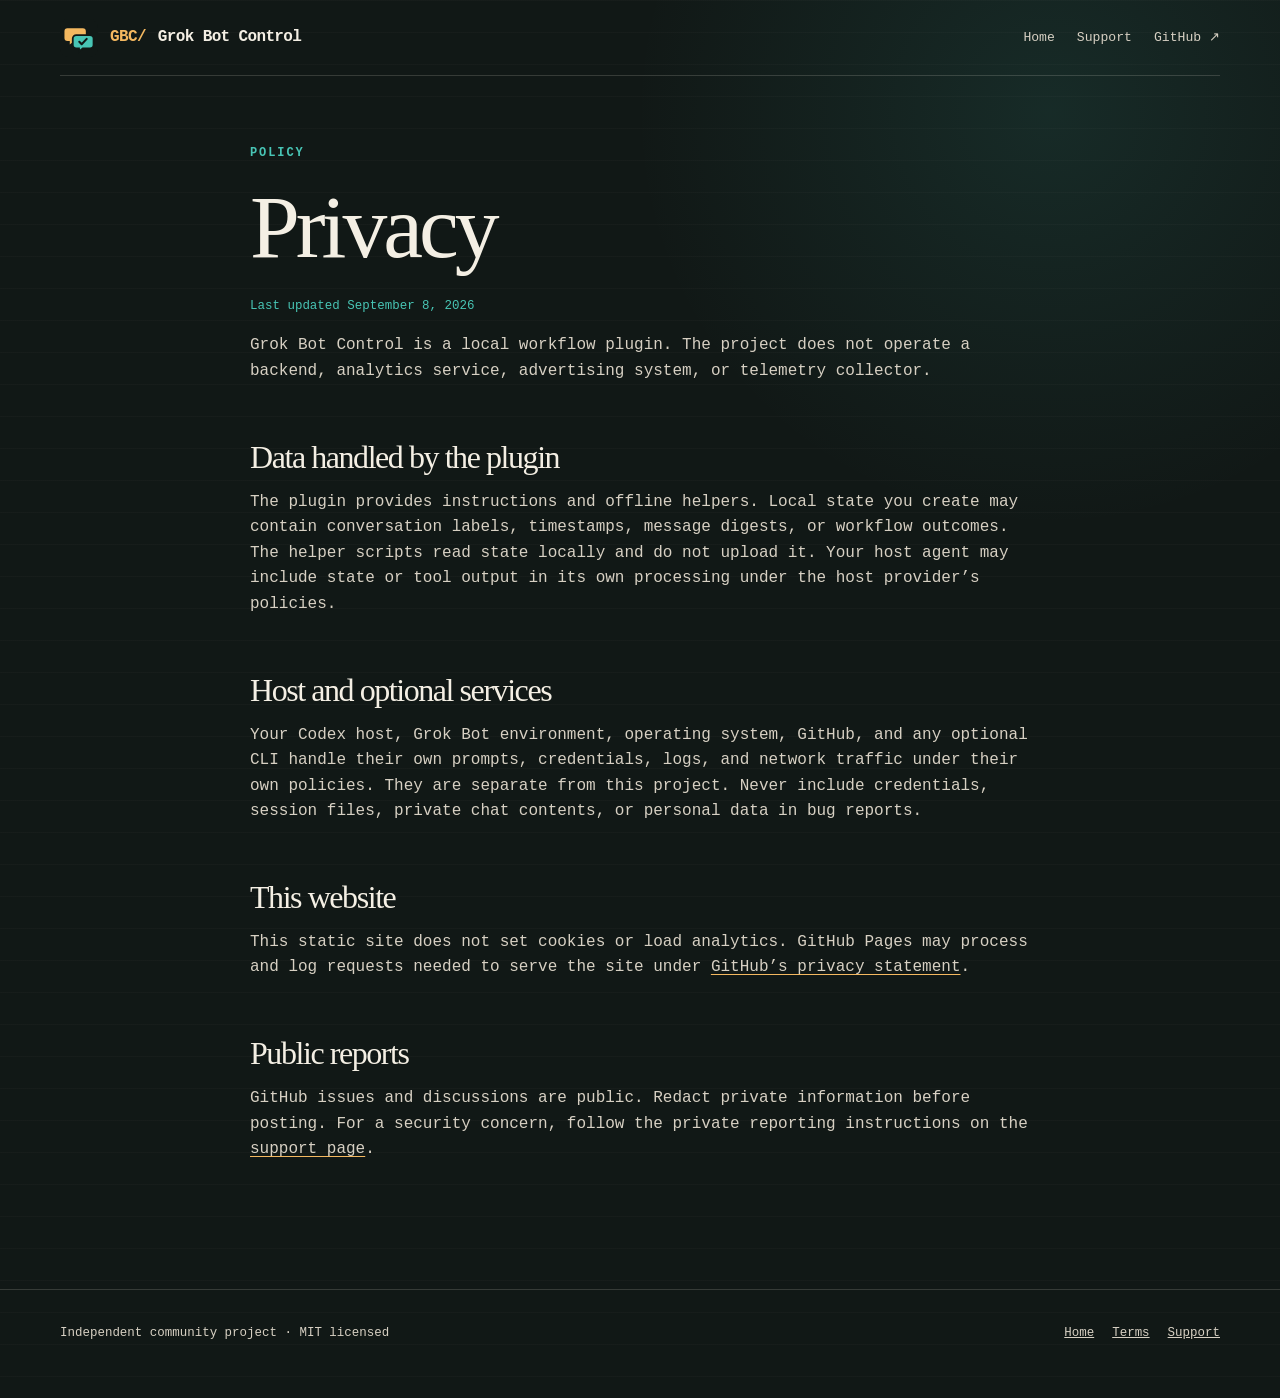
==== site/privacy/index.html @ 25c6bca8 "Release Grok Bot Control community plugin and public website" ====
<!doctype html><html lang="en"><head><meta charset="utf-8"><meta name="viewport" content="width=device-width, initial-scale=1"><meta name="description" content="Privacy information for Grok Bot Control."><meta name="theme-color" content="#111816"><link rel="icon" href="../assets/logo.svg" type="image/svg+xml"><link rel="stylesheet" href="../assets/site.css"><title>Privacy — Grok Bot Control</title></head>
<body><header class="wrap site-head"><a class="brand" href="../"><img src="../assets/logo.svg" alt=""><span>GBC/</span> Grok Bot Control</a><nav aria-label="Primary"><a href="../">Home</a><a href="../support/">Support</a><a href="https://github.com/ImL1s/grok-bot-control">GitHub ↗</a></nav></header><main class="wrap doc"><div class="eyebrow">Policy</div><h1>Privacy</h1><p class="updated">Last updated September 8, 2026</p><p>Grok Bot Control is a local workflow plugin. The project does not operate a backend, analytics service, advertising system, or telemetry collector.</p><h2>Data handled by the plugin</h2><p>The plugin provides instructions and offline helpers. Local state you create may contain conversation labels, timestamps, message digests, or workflow outcomes. The helper scripts read state locally and do not upload it. Your host agent may include state or tool output in its own processing under the host provider’s policies.</p><h2>Host and optional services</h2><p>Your Codex host, Grok Bot environment, operating system, GitHub, and any optional CLI handle their own prompts, credentials, logs, and network traffic under their own policies. They are separate from this project. Never include credentials, session files, private chat contents, or personal data in bug reports.</p><h2>This website</h2><p>This static site does not set cookies or load analytics. GitHub Pages may process and log requests needed to serve the site under <a href="https://docs.github.com/en/site-policy/privacy-policies/github-general-privacy-statement">GitHub’s privacy statement</a>.</p><h2>Public reports</h2><p>GitHub issues and discussions are public. Redact private information before posting. For a security concern, follow the private reporting instructions on the <a href="../support/">support page</a>.</p></main><footer><div class="wrap footer-grid"><div>Independent community project · MIT licensed</div><div class="footer-links"><a href="../">Home</a><a href="../terms/">Terms</a><a href="../support/">Support</a></div></div></footer></body></html>
---- site/assets/site.css ----
:root {
  --ink: #111816;
  --ink-soft: #1a2421;
  --paper: #f4efe4;
  --paper-dim: #d7d0c3;
  --amber: #f4b860;
  --teal: #48c5b5;
  --red: #ff7a66;
  --rule: rgba(244, 239, 228, .16);
  --max: 1160px;
}

* { box-sizing: border-box; }
html { scroll-behavior: smooth; }
body {
  margin: 0;
  color: var(--paper);
  background:
    radial-gradient(circle at 82% 8%, rgba(72, 197, 181, .11), transparent 26rem),
    linear-gradient(rgba(244, 239, 228, .025) 1px, transparent 1px),
    var(--ink);
  background-size: auto, 100% 32px, auto;
  font-family: ui-monospace, SFMono-Regular, Menlo, Monaco, Consolas, "Liberation Mono", monospace;
  line-height: 1.6;
}

a { color: inherit; }
a:focus-visible, button:focus-visible { outline: 3px solid var(--amber); outline-offset: 4px; }
.wrap { width: min(calc(100% - 40px), var(--max)); margin-inline: auto; }
.site-head {
  min-height: 76px;
  display: flex;
  align-items: center;
  justify-content: space-between;
  gap: 24px;
  border-bottom: 1px solid var(--rule);
}
.brand { display: inline-flex; align-items: center; gap: 12px; text-decoration: none; font-weight: 800; letter-spacing: -.04em; }
.brand img { width: 38px; height: 38px; }
.brand span { color: var(--amber); }
nav { display: flex; gap: 22px; font-size: .82rem; }
nav a { color: var(--paper-dim); text-decoration: none; }
nav a:hover { color: var(--teal); }

.hero {
  position: relative;
  display: grid;
  grid-template-columns: 1.18fr .82fr;
  gap: clamp(48px, 8vw, 112px);
  padding: clamp(70px, 11vw, 150px) 0 80px;
}
.eyebrow { color: var(--teal); text-transform: uppercase; letter-spacing: .16em; font-size: .75rem; font-weight: 800; }
h1, h2, h3 { font-family: Georgia, "Times New Roman", serif; font-weight: 500; line-height: 1.03; letter-spacing: -.045em; }
h1 { margin: 18px 0 24px; font-size: clamp(3.4rem, 8.4vw, 7.7rem); max-width: 9ch; }
h1 em { color: var(--amber); font-style: italic; }
.lede { max-width: 62ch; color: var(--paper-dim); font-size: clamp(1rem, 1.5vw, 1.15rem); }
.zh { margin-top: 18px; color: var(--paper); border-left: 3px solid var(--amber); padding-left: 16px; }
.actions { display: flex; flex-wrap: wrap; gap: 12px; margin-top: 34px; }
.button { display: inline-block; padding: 12px 17px; border: 1px solid var(--paper); text-decoration: none; font-size: .86rem; font-weight: 800; }
.button.primary { background: var(--amber); border-color: var(--amber); color: var(--ink); }
.button:hover { transform: translate(-2px, -2px); box-shadow: 4px 4px 0 var(--teal); }

.route-card { align-self: end; position: relative; background: var(--paper); color: var(--ink); padding: 28px; transform: rotate(1.6deg); box-shadow: 14px 14px 0 rgba(72, 197, 181, .25); }
.route-card::before { content: "RUN CARD / 001"; display: block; border-bottom: 2px solid var(--ink); padding-bottom: 12px; margin-bottom: 20px; font-size: .74rem; font-weight: 900; letter-spacing: .12em; }
.route { display: grid; grid-template-columns: 28px 1fr; gap: 13px; align-items: start; }
.route + .route { margin-top: 22px; }
.route b { display: grid; place-items: center; width: 26px; height: 26px; border: 2px solid var(--ink); border-radius: 50%; background: var(--amber); }
.route:last-child b { background: var(--teal); }
.route p { margin: 0; font-size: .84rem; }
.route strong { display: block; font-size: .95rem; }

.band { border-block: 1px solid var(--rule); background: rgba(244, 239, 228, .03); }
.ticker { padding: 18px 0; display: flex; justify-content: space-between; gap: 24px; color: var(--paper-dim); font-size: .75rem; text-transform: uppercase; letter-spacing: .1em; }
.ticker b { color: var(--teal); }

section { padding: 92px 0; }
.section-grid { display: grid; grid-template-columns: .72fr 1.28fr; gap: clamp(40px, 8vw, 120px); }
h2 { margin: 0; font-size: clamp(2.4rem, 5vw, 4.7rem); }
.section-intro { margin-top: 20px; color: var(--paper-dim); max-width: 38ch; }
.capabilities { display: grid; grid-template-columns: repeat(2, 1fr); border-top: 1px solid var(--rule); }
.cap { padding: 25px 22px 28px 0; border-bottom: 1px solid var(--rule); }
.cap:nth-child(odd) { padding-right: 34px; }
.cap:nth-child(even) { padding-left: 34px; border-left: 1px solid var(--rule); }
.cap .number { color: var(--amber); font-size: .72rem; }
.cap h3 { margin: 10px 0 8px; font-size: 1.45rem; letter-spacing: -.02em; }
.cap p { margin: 0; color: var(--paper-dim); font-size: .88rem; }

.install { background: var(--amber); color: var(--ink); }
.install .section-grid { align-items: start; }
.install .eyebrow { color: var(--ink); }
.install p { max-width: 46ch; }
.codebox { background: var(--ink); color: var(--paper); padding: 25px; overflow-x: auto; box-shadow: 10px 10px 0 rgba(17, 24, 22, .2); }
.codebox code { white-space: pre; font-size: .86rem; }
.codebox .comment { color: var(--teal); }
.fineprint { font-size: .78rem; opacity: .75; margin-top: 22px; }

.limits { display: grid; grid-template-columns: repeat(3, 1fr); gap: 1px; background: var(--rule); border: 1px solid var(--rule); margin-top: 45px; }
.limit { background: var(--ink); padding: 28px; }
.limit .mark { color: var(--red); font-size: 1.5rem; }
.limit h3 { font-size: 1.25rem; margin: 12px 0; }
.limit p { color: var(--paper-dim); font-size: .84rem; margin: 0; }

footer { border-top: 1px solid var(--rule); padding: 34px 0 54px; color: var(--paper-dim); font-size: .78rem; }
.footer-grid { display: flex; justify-content: space-between; gap: 30px; }
.footer-links { display: flex; flex-wrap: wrap; gap: 18px; }

.doc { max-width: 780px; padding: 68px 0 110px; }
.doc h1 { max-width: none; font-size: clamp(3rem, 7vw, 6rem); }
.doc h2 { font-size: 2rem; margin-top: 56px; }
.doc p, .doc li { color: var(--paper-dim); }
.doc strong { color: var(--paper); }
.doc .updated { color: var(--teal); font-size: .78rem; }
.doc a { text-decoration-color: var(--amber); text-underline-offset: 3px; }

@media (prefers-reduced-motion: no-preference) {
  .hero-copy, .route-card { animation: rise .7s cubic-bezier(.2,.8,.2,1) both; }
  .route-card { animation-delay: .12s; }
  @keyframes rise { from { opacity: 0; transform: translateY(20px); } }
}
@media (max-width: 760px) {
  .site-head { align-items: flex-start; padding: 18px 0; }
  nav { gap: 12px; flex-wrap: wrap; justify-content: flex-end; }
  .hero, .section-grid { grid-template-columns: 1fr; }
  .hero { padding-top: 64px; }
  .route-card { width: calc(100% - 10px); }
  .ticker { overflow-x: auto; justify-content: flex-start; white-space: nowrap; }
  .capabilities { grid-template-columns: 1fr; }
  .cap:nth-child(even) { padding-left: 0; border-left: 0; }
  .limits { grid-template-columns: 1fr; }
  .footer-grid { flex-direction: column; }
}
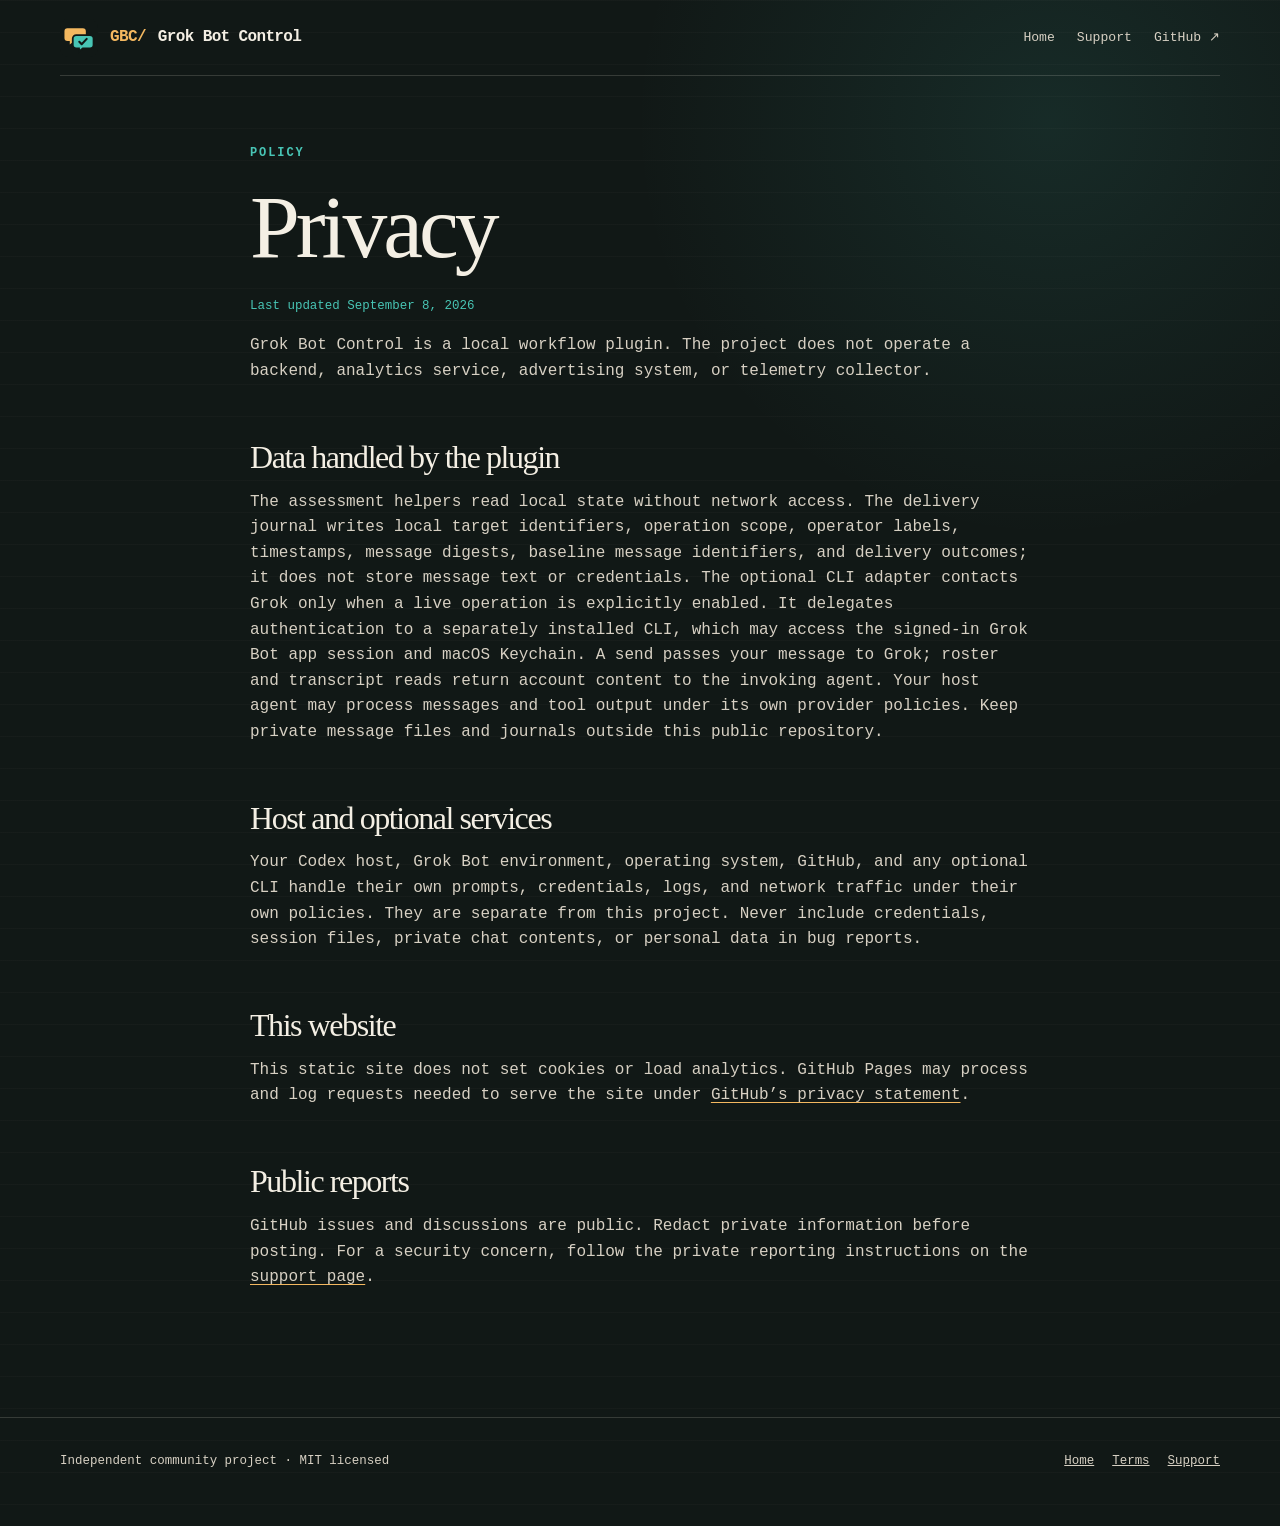
==== commit cc740c5c: "Add optional pinned CLI adapter and shared delivery journal" ====
--- a/site/privacy/index.html
+++ b/site/privacy/index.html
@@ -1,2 +1,2 @@
 <!doctype html><html lang="en"><head><meta charset="utf-8"><meta name="viewport" content="width=device-width, initial-scale=1"><meta name="description" content="Privacy information for Grok Bot Control."><meta name="theme-color" content="#111816"><link rel="icon" href="../assets/logo.svg" type="image/svg+xml"><link rel="stylesheet" href="../assets/site.css"><title>Privacy — Grok Bot Control</title></head>
-<body><header class="wrap site-head"><a class="brand" href="../"><img src="../assets/logo.svg" alt=""><span>GBC/</span> Grok Bot Control</a><nav aria-label="Primary"><a href="../">Home</a><a href="../support/">Support</a><a href="https://github.com/ImL1s/grok-bot-control">GitHub ↗</a></nav></header><main class="wrap doc"><div class="eyebrow">Policy</div><h1>Privacy</h1><p class="updated">Last updated September 8, 2026</p><p>Grok Bot Control is a local workflow plugin. The project does not operate a backend, analytics service, advertising system, or telemetry collector.</p><h2>Data handled by the plugin</h2><p>The plugin provides instructions and offline helpers. Local state you create may contain conversation labels, timestamps, message digests, or workflow outcomes. The helper scripts read state locally and do not upload it. Your host agent may include state or tool output in its own processing under the host provider’s policies.</p><h2>Host and optional services</h2><p>Your Codex host, Grok Bot environment, operating system, GitHub, and any optional CLI handle their own prompts, credentials, logs, and network traffic under their own policies. They are separate from this project. Never include credentials, session files, private chat contents, or personal data in bug reports.</p><h2>This website</h2><p>This static site does not set cookies or load analytics. GitHub Pages may process and log requests needed to serve the site under <a href="https://docs.github.com/en/site-policy/privacy-policies/github-general-privacy-statement">GitHub’s privacy statement</a>.</p><h2>Public reports</h2><p>GitHub issues and discussions are public. Redact private information before posting. For a security concern, follow the private reporting instructions on the <a href="../support/">support page</a>.</p></main><footer><div class="wrap footer-grid"><div>Independent community project · MIT licensed</div><div class="footer-links"><a href="../">Home</a><a href="../terms/">Terms</a><a href="../support/">Support</a></div></div></footer></body></html>
+<body><header class="wrap site-head"><a class="brand" href="../"><img src="../assets/logo.svg" alt=""><span>GBC/</span> Grok Bot Control</a><nav aria-label="Primary"><a href="../">Home</a><a href="../support/">Support</a><a href="https://github.com/ImL1s/grok-bot-control">GitHub ↗</a></nav></header><main class="wrap doc"><div class="eyebrow">Policy</div><h1>Privacy</h1><p class="updated">Last updated September 8, 2026</p><p>Grok Bot Control is a local workflow plugin. The project does not operate a backend, analytics service, advertising system, or telemetry collector.</p><h2>Data handled by the plugin</h2><p>The assessment helpers read local state without network access. The delivery journal writes local target identifiers, operation scope, operator labels, timestamps, message digests, baseline message identifiers, and delivery outcomes; it does not store message text or credentials. The optional CLI adapter contacts Grok only when a live operation is explicitly enabled. It delegates authentication to a separately installed CLI, which may access the signed-in Grok Bot app session and macOS Keychain. A send passes your message to Grok; roster and transcript reads return account content to the invoking agent. Your host agent may process messages and tool output under its own provider policies. Keep private message files and journals outside this public repository.</p><h2>Host and optional services</h2><p>Your Codex host, Grok Bot environment, operating system, GitHub, and any optional CLI handle their own prompts, credentials, logs, and network traffic under their own policies. They are separate from this project. Never include credentials, session files, private chat contents, or personal data in bug reports.</p><h2>This website</h2><p>This static site does not set cookies or load analytics. GitHub Pages may process and log requests needed to serve the site under <a href="https://docs.github.com/en/site-policy/privacy-policies/github-general-privacy-statement">GitHub’s privacy statement</a>.</p><h2>Public reports</h2><p>GitHub issues and discussions are public. Redact private information before posting. For a security concern, follow the private reporting instructions on the <a href="../support/">support page</a>.</p></main><footer><div class="wrap footer-grid"><div>Independent community project · MIT licensed</div><div class="footer-links"><a href="../">Home</a><a href="../terms/">Terms</a><a href="../support/">Support</a></div></div></footer></body></html>
--- a/site/assets/site.css
+++ b/site/assets/site.css
@@ -129,3 +129,8 @@
   .limits { grid-template-columns: 1fr; }
   .footer-grid { flex-direction: column; }
 }
+@media (max-width: 520px) {
+  .site-head { flex-direction: column; gap: 16px; }
+  .brand { white-space: nowrap; }
+  nav { justify-content: flex-start; }
+}
